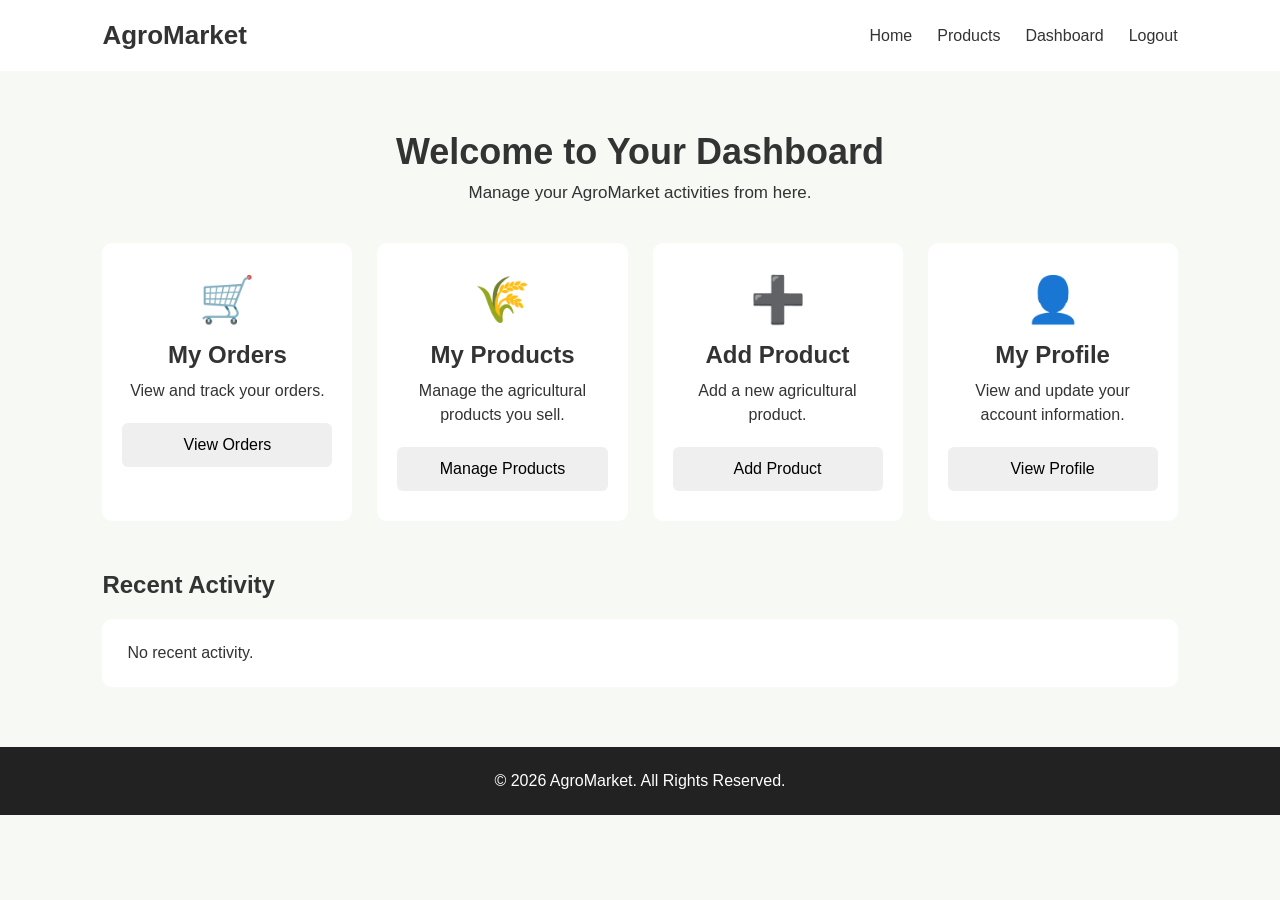
==== frontend/dashboard.html @ 44800983 "Build initial frontend pages" ====
<!DOCTYPE html>
<html lang="en">
<head>
    <meta charset="UTF-8">
    <meta name="viewport" content="width=device-width, initial-scale=1.0">

    <title>Dashboard - AgroMarket</title>

    <link rel="stylesheet" href="style.css">
</head>

<body>

    <!-- Navigation -->
    <header>
        <nav class="navbar">
            <div class="logo">
                AgroMarket
            </div>

            <div class="nav-links">
                <a href="index.html">Home</a>
                <a href="products.html">Products</a>
                <a href="dashboard.html">Dashboard</a>
                <a href="#">Logout</a>
            </div>
        </nav>
    </header>


    <!-- Dashboard -->
    <main class="dashboard">

        <div class="dashboard-header">
            <h1>Welcome to Your Dashboard</h1>
            <p>Manage your AgroMarket activities from here.</p>
        </div>


        <!-- Dashboard Cards -->
        <div class="dashboard-cards">

            <div class="dashboard-card">
                <div class="dashboard-icon">🛒</div>
                <h2>My Orders</h2>
                <p>View and track your orders.</p>
                <button>View Orders</button>
            </div>


            <div class="dashboard-card">
                <div class="dashboard-icon">🌾</div>
                <h2>My Products</h2>
                <p>Manage the agricultural products you sell.</p>
                <button>Manage Products</button>
            </div>


            <div class="dashboard-card">
                <div class="dashboard-icon">➕</div>
                <h2>Add Product</h2>
                <p>Add a new agricultural product.</p>
                <button>Add Product</button>
            </div>


            <div class="dashboard-card">
                <div class="dashboard-icon">👤</div>
                <h2>My Profile</h2>
                <p>View and update your account information.</p>
                <button>View Profile</button>
            </div>

        </div>


        <!-- Recent Activity -->
        <section class="recent-activity">

            <h2>Recent Activity</h2>

            <div class="activity-box">
                <p>No recent activity.</p>
            </div>

        </section>

    </main>


    <!-- Footer -->
    <footer>
        <p>© 2026 AgroMarket. All Rights Reserved.</p>
    </footer>

</body>
</html>
---- frontend/style.css ----
* {
    margin: 0;
    padding: 0;
    box-sizing: border-box;
}

body {
    font-family: Arial, sans-serif;
    background-color: #f7f9f5;
    color: #333;
}

/* Navbar */

.navbar {
    display: flex;
    justify-content: space-between;
    align-items: center;
    padding: 20px 8%;
    background-color: white;
}

.logo {
    font-size: 26px;
    font-weight: bold;
}

.nav-links {
    display: flex;
    gap: 25px;
}

.nav-links a {
    text-decoration: none;
    color: #333;
    font-weight: 500;
}

.nav-links a:hover {
    text-decoration: underline;
}


/* Hero */

.hero {
    min-height: 500px;
    display: flex;
    align-items: center;
    padding: 60px 8%;
    background-color: #e9f5e4;
}

.hero-content {
    max-width: 650px;
}

.hero h1 {
    font-size: 48px;
    line-height: 1.2;
    margin-bottom: 20px;
}

.hero p {
    font-size: 19px;
    line-height: 1.6;
    margin-bottom: 30px;
}

.hero-buttons {
    display: flex;
    gap: 15px;
}

button {
    padding: 13px 25px;
    border: none;
    border-radius: 6px;
    cursor: pointer;
    font-size: 16px;
}

.secondary-btn {
    background-color: white;
}


/* Categories */

.categories {
    padding: 60px 8%;
    text-align: center;
}

.categories h2 {
    font-size: 32px;
    margin-bottom: 35px;
}

.category-container {
    display: grid;
    grid-template-columns: repeat(4, 1fr);
    gap: 20px;
}

.category-card {
    padding: 30px 20px;
    background-color: white;
    border-radius: 10px;
}

.category-card h3 {
    margin-bottom: 12px;
}


/* Footer */

footer {
    text-align: center;
    padding: 25px;
    background-color: #222;
    color: white;
}


/* Responsive */

@media (max-width: 800px) {

    .navbar {
        flex-direction: column;
        gap: 15px;
    }

    .nav-links {
        flex-wrap: wrap;
        justify-content: center;
    }

    .hero h1 {
        font-size: 36px;
    }

    .category-container {
        grid-template-columns: 1fr 1fr;
    }
}
/* Authentication Pages */

.auth-container {
    min-height: 600px;
    display: flex;
    justify-content: center;
    align-items: center;
    padding: 40px 20px;
}

.auth-box {
    width: 100%;
    max-width: 420px;
    background-color: white;
    padding: 40px;
    border-radius: 10px;
}

.auth-box h1 {
    text-align: center;
    margin-bottom: 10px;
}

.auth-box > p {
    text-align: center;
    margin-bottom: 25px;
}

.auth-box form {
    display: flex;
    flex-direction: column;
}

.auth-box label {
    margin-bottom: 6px;
    font-weight: bold;
}

.auth-box input {
    padding: 12px;
    margin-bottom: 18px;
    border: 1px solid #ccc;
    border-radius: 5px;
    font-size: 15px;
}

.auth-box button {
    margin-top: 5px;
    width: 100%;
}

.auth-link {
    margin-top: 20px;
}

.auth-link a {
    text-decoration: none;
    font-weight: bold;
}

.auth-box select {
    padding: 12px;
    margin-bottom: 18px;
    border: 1px solid #ccc;
    border-radius: 5px;
    font-size: 15px;
    background-color: white;
}

/* Products Page */

.products-section {
    padding: 60px 8%;
    min-height: 650px;
}

.products-header {
    text-align: center;
    margin-bottom: 35px;
}

.products-header h1 {
    font-size: 36px;
    margin-bottom: 10px;
}

.products-header p {
    font-size: 17px;
}


/* Search and Filter */

.product-controls {
    display: flex;
    justify-content: center;
    gap: 15px;
    margin-bottom: 40px;
}

.product-controls input,
.product-controls select {
    padding: 12px;
    border: 1px solid #ccc;
    border-radius: 5px;
    font-size: 15px;
}

.product-controls input {
    width: 300px;
}


/* Product Cards */

.product-container {
    display: grid;
    grid-template-columns: repeat(4, 1fr);
    gap: 25px;
}

.product-card {
    background-color: white;
    border-radius: 10px;
    overflow: hidden;
}

.product-image {
    height: 180px;
    display: flex;
    justify-content: center;
    align-items: center;
    font-size: 70px;
    background-color: #e9f5e4;
}

.product-info {
    padding: 20px;
}

.product-info h2 {
    margin-bottom: 8px;
}

.product-info p {
    margin-bottom: 10px;
}

.product-info .category {
    font-size: 14px;
}

.product-info .price {
    font-size: 20px;
    font-weight: bold;
}

.product-info button {
    width: 100%;
    margin-top: 10px;
}


/* Responsive Products */

@media (max-width: 1000px) {

    .product-container {
        grid-template-columns: 1fr 1fr;
    }
}

@media (max-width: 600px) {

    .product-container {
        grid-template-columns: 1fr;
    }

    .product-controls {
        flex-direction: column;
    }

    .product-controls input {
        width: 100%;
    }
}

/* Dashboard */

.dashboard {
    padding: 60px 8%;
    min-height: 650px;
}

.dashboard-header {
    text-align: center;
    margin-bottom: 40px;
}

.dashboard-header h1 {
    font-size: 36px;
    margin-bottom: 10px;
}

.dashboard-header p {
    font-size: 17px;
}

.dashboard-cards {
    display: grid;
    grid-template-columns: repeat(4, 1fr);
    gap: 25px;
}

.dashboard-card {
    background-color: white;
    padding: 30px 20px;
    text-align: center;
    border-radius: 10px;
}

.dashboard-icon {
    font-size: 45px;
    margin-bottom: 15px;
}

.dashboard-card h2 {
    margin-bottom: 10px;
}

.dashboard-card p {
    margin-bottom: 20px;
    line-height: 1.5;
}

.dashboard-card button {
    width: 100%;
}

.recent-activity {
    margin-top: 50px;
}

.recent-activity h2 {
    margin-bottom: 20px;
}

.activity-box {
    background-color: white;
    padding: 25px;
    border-radius: 10px;
}


/* Dashboard Responsive */

@media (max-width: 1000px) {

    .dashboard-cards {
        grid-template-columns: 1fr 1fr;
    }
}

@media (max-width: 600px) {

    .dashboard-cards {
        grid-template-columns: 1fr;
    }
}/* Dashboard */

.dashboard {
    padding: 60px 8%;
    min-height: 650px;
}

.dashboard-header {
    text-align: center;
    margin-bottom: 40px;
}

.dashboard-header h1 {
    font-size: 36px;
    margin-bottom: 10px;
}

.dashboard-header p {
    font-size: 17px;
}

.dashboard-cards {
    display: grid;
    grid-template-columns: repeat(4, 1fr);
    gap: 25px;
}

.dashboard-card {
    background-color: white;
    padding: 30px 20px;
    text-align: center;
    border-radius: 10px;
}

.dashboard-icon {
    font-size: 45px;
    margin-bottom: 15px;
}

.dashboard-card h2 {
    margin-bottom: 10px;
}

.dashboard-card p {
    margin-bottom: 20px;
    line-height: 1.5;
}

.dashboard-card button {
    width: 100%;
}

.recent-activity {
    margin-top: 50px;
}

.recent-activity h2 {
    margin-bottom: 20px;
}

.activity-box {
    background-color: white;
    padding: 25px;
    border-radius: 10px;
}


/* Dashboard Responsive */

@media (max-width: 1000px) {

    .dashboard-cards {
        grid-template-columns: 1fr 1fr;
    }
}

@media (max-width: 600px) {

    .dashboard-cards {
        grid-template-columns: 1fr;
    }
}
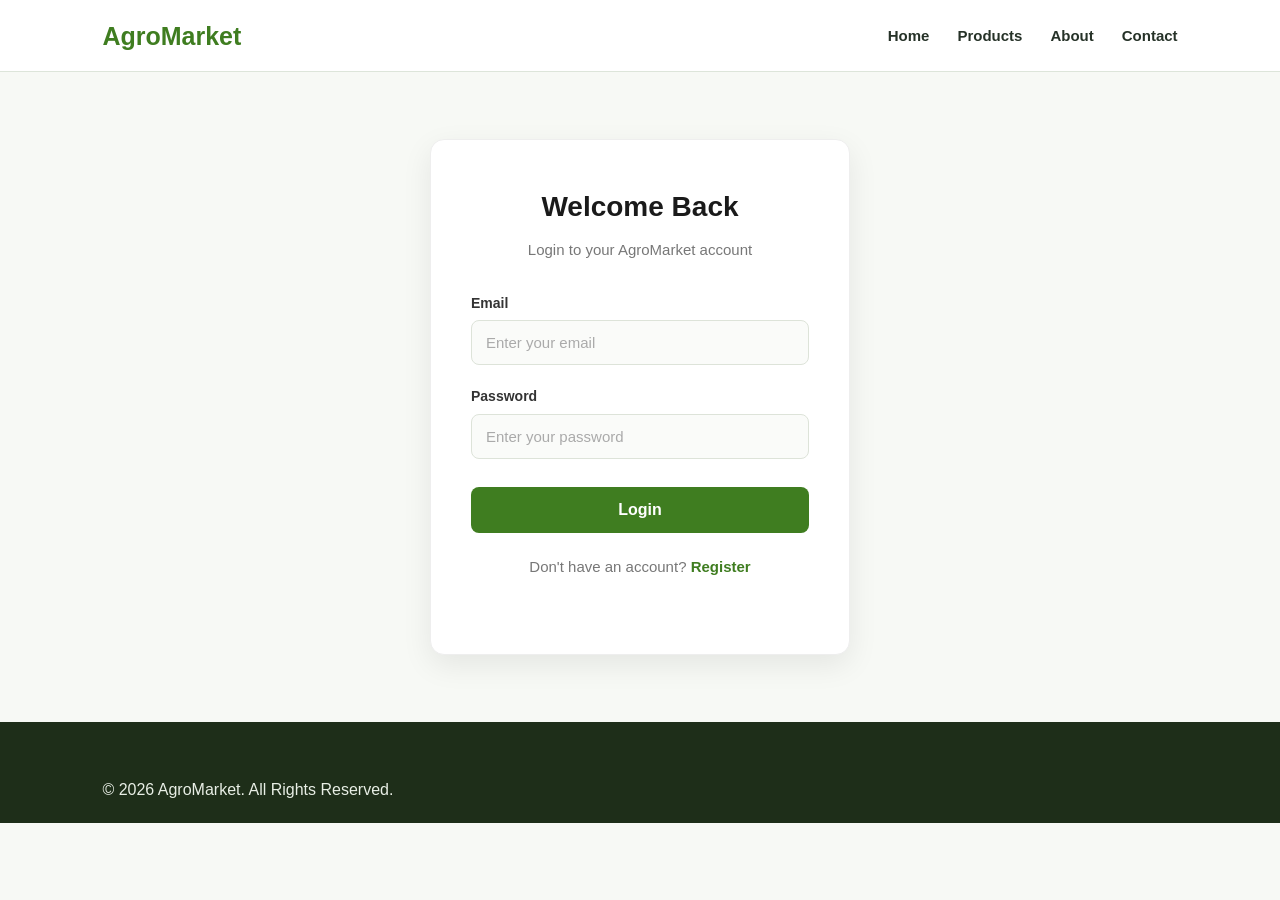
==== commit 6a046e19: "Add cart checkout order flow and dashboard" ====
--- a/frontend/dashboard.html
+++ b/frontend/dashboard.html
@@ -1,97 +1,721 @@
 <!DOCTYPE html>
 <html lang="en">
+
 <head>
+
     <meta charset="UTF-8">
-    <meta name="viewport" content="width=device-width, initial-scale=1.0">
-
-    <title>Dashboard - AgroMarket</title>
-
-    <link rel="stylesheet" href="style.css">
+
+    <meta
+        name="viewport"
+        content="width=device-width, initial-scale=1.0"
+    >
+
+    <title>Dashboard | AgroMarket</title>
+
+    <link
+        rel="stylesheet"
+        href="style.css"
+    >
+
 </head>
 
+
 <body>
 
+
     <!-- Navigation -->
+
     <header>
+
         <nav class="navbar">
-            <div class="logo">
-                AgroMarket
+
+            <a
+                href="index.html"
+                class="logo"
+            >
+
+                🌱 AgroMarket
+
+            </a>
+
+
+            <div class="nav-links">
+
+                <a href="index.html">
+
+                    Home
+
+                </a>
+
+
+                <a href="products.html">
+
+                    Products
+
+                </a>
+
+
+                <a href="about.html">
+
+                    About
+
+                </a>
+
+
+                <a href="contact.html">
+
+                    Contact
+
+                </a>
+
+
+                <a href="cart.html">
+
+                    Cart
+
+                </a>
+
+
+                <a
+                    href="dashboard.html"
+                    class="active"
+                >
+
+                    Dashboard
+
+                </a>
+
+
+                <a
+                    href="#"
+                    id="logoutBtn"
+                    class="logout-link"
+                >
+
+                    Logout
+
+                </a>
+
             </div>
 
-            <div class="nav-links">
-                <a href="index.html">Home</a>
-                <a href="products.html">Products</a>
-                <a href="dashboard.html">Dashboard</a>
-                <a href="#">Logout</a>
+        </nav>
+
+    </header>
+
+
+
+    <!-- Dashboard -->
+
+    <main class="dashboard-section">
+
+
+        <!-- Dashboard Header -->
+
+        <section class="dashboard-hero">
+
+            <div class="dashboard-welcome">
+
+                <div>
+
+                    <p class="dashboard-label">
+
+                        AGROMARKET DASHBOARD
+
+                    </p>
+
+
+                    <h1 id="welcomeMessage">
+
+                        Welcome Back!
+
+                    </h1>
+
+
+                    <p
+                        id="userRole"
+                        class="dashboard-subtitle"
+                    >
+
+                        Manage your AgroMarket account.
+
+                    </p>
+
+                </div>
+
+
+                <div class="user-avatar">
+
+                    <span id="userInitial">
+
+                        U
+
+                    </span>
+
+                </div>
+
             </div>
-        </nav>
-    </header>
-
-
-    <!-- Dashboard -->
-    <main class="dashboard">
-
-        <div class="dashboard-header">
-            <h1>Welcome to Your Dashboard</h1>
-            <p>Manage your AgroMarket activities from here.</p>
+
+        </section>
+
+
+
+        <!-- Dashboard Content -->
+
+        <section class="dashboard-content">
+
+
+            <!-- Statistics -->
+
+            <div class="dashboard-stats">
+
+
+                <div class="stat-card">
+
+                    <div class="stat-icon">
+
+                        🛒
+
+                    </div>
+
+
+                    <div>
+
+                        <p>
+
+                            Cart Items
+
+                        </p>
+
+
+                        <h2 id="cartCount">
+
+                            0
+
+                        </h2>
+
+                    </div>
+
+                </div>
+
+
+
+                <div class="stat-card">
+
+                    <div class="stat-icon">
+
+                        📦
+
+                    </div>
+
+
+                    <div>
+
+                        <p>
+
+                            Orders
+
+                        </p>
+
+
+                        <h2>
+
+                            0
+
+                        </h2>
+
+                    </div>
+
+                </div>
+
+
+
+                <div class="stat-card">
+
+                    <div class="stat-icon">
+
+                        🌾
+
+                    </div>
+
+
+                    <div>
+
+                        <p>
+
+                            Products
+
+                        </p>
+
+
+                        <h2>
+
+                            8
+
+                        </h2>
+
+                    </div>
+
+                </div>
+
+
+
+                <div class="stat-card">
+
+                    <div class="stat-icon">
+
+                        ⭐
+
+                    </div>
+
+
+                    <div>
+
+                        <p>
+
+                            Account Role
+
+                        </p>
+
+
+                        <h2
+                            id="roleDisplay"
+                            class="role-stat"
+                        >
+
+                            User
+
+                        </h2>
+
+                    </div>
+
+                </div>
+
+
+            </div>
+
+
+
+            <!-- Dashboard Grid -->
+
+            <div class="dashboard-grid">
+
+
+                <!-- Quick Actions -->
+
+                <section class="dashboard-panel quick-actions">
+
+                    <div class="panel-header">
+
+                        <div>
+
+                            <p class="section-label">
+
+                                QUICK ACCESS
+
+                            </p>
+
+
+                            <h2>
+
+                                Quick Actions
+
+                            </h2>
+
+                        </div>
+
+                    </div>
+
+
+
+                    <div class="action-grid">
+
+
+                        <a
+                            href="products.html"
+                            class="dashboard-action"
+                        >
+
+                            <span class="action-icon">
+
+                                🛍️
+
+                            </span>
+
+
+                            <div>
+
+                                <h3>
+
+                                    Browse Products
+
+                                </h3>
+
+
+                                <p>
+
+                                    Explore fresh products
+
+                                </p>
+
+                            </div>
+
+                        </a>
+
+
+
+                        <a
+                            href="cart.html"
+                            class="dashboard-action"
+                        >
+
+                            <span class="action-icon">
+
+                                🛒
+
+                            </span>
+
+
+                            <div>
+
+                                <h3>
+
+                                    View Cart
+
+                                </h3>
+
+
+                                <p>
+
+                                    Check your selected products
+
+                                </p>
+
+                            </div>
+
+                        </a>
+
+
+
+                        <a
+                            href="index.html"
+                            class="dashboard-action"
+                        >
+
+                            <span class="action-icon">
+
+                                🌱
+
+                            </span>
+
+
+                            <div>
+
+                                <h3>
+
+                                    Home
+
+                                </h3>
+
+
+                                <p>
+
+                                    Return to AgroMarket
+
+                                </p>
+
+                            </div>
+
+                        </a>
+
+
+
+                        <a
+                            href="contact.html"
+                            class="dashboard-action"
+                        >
+
+                            <span class="action-icon">
+
+                                💬
+
+                            </span>
+
+
+                            <div>
+
+                                <h3>
+
+                                    Contact Us
+
+                                </h3>
+
+
+                                <p>
+
+                                    Get help and support
+
+                                </p>
+
+                            </div>
+
+                        </a>
+
+
+                    </div>
+
+                </section>
+
+
+
+                <!-- Account Information -->
+
+                <section class="dashboard-panel account-panel">
+
+
+                    <p class="section-label">
+
+                        MY ACCOUNT
+
+                    </p>
+
+
+                    <h2>
+
+                        Account Information
+
+                    </h2>
+
+
+
+                    <div class="account-info">
+
+
+                        <div class="account-row">
+
+                            <span class="account-icon">
+
+                                👤
+
+                            </span>
+
+
+                            <div>
+
+                                <p>
+
+                                    Full Name
+
+                                </p>
+
+
+                                <h3 id="accountName">
+
+                                    User
+
+                                </h3>
+
+                            </div>
+
+                        </div>
+
+
+
+                        <div class="account-row">
+
+                            <span class="account-icon">
+
+                                ✉️
+
+                            </span>
+
+
+                            <div>
+
+                                <p>
+
+                                    Email Address
+
+                                </p>
+
+
+                                <h3 id="accountEmail">
+
+                                    user@email.com
+
+                                </h3>
+
+                            </div>
+
+                        </div>
+
+
+
+                        <div class="account-row">
+
+                            <span class="account-icon">
+
+                                🏷️
+
+                            </span>
+
+
+                            <div>
+
+                                <p>
+
+                                    Account Type
+
+                                </p>
+
+
+                                <h3 id="accountRole">
+
+                                    User
+
+                                </h3>
+
+                            </div>
+
+                        </div>
+
+
+                    </div>
+
+
+                </section>
+
+
+            </div>
+
+
+
+            <!-- Recent Activity -->
+
+            <section class="dashboard-panel activity-panel">
+
+
+                <div class="panel-header">
+
+                    <div>
+
+                        <p class="section-label">
+
+                            ACTIVITY
+
+                        </p>
+
+
+                        <h2>
+
+                            Recent Activity
+
+                        </h2>
+
+                    </div>
+
+                </div>
+
+
+
+                <div
+                    id="recentActivity"
+                    class="activity-list"
+                >
+
+
+                    <div class="activity-item">
+
+                        <div class="activity-icon">
+
+                            👋
+
+                        </div>
+
+
+                        <div>
+
+                            <h3>
+
+                                Welcome to AgroMarket!
+
+                            </h3>
+
+
+                            <p>
+
+                                Start exploring fresh agricultural products.
+
+                            </p>
+
+                        </div>
+
+                    </div>
+
+
+
+                    <div class="activity-item">
+
+                        <div class="activity-icon">
+
+                            🛍️
+
+                        </div>
+
+
+                        <div>
+
+                            <h3>
+
+                                Browse our marketplace
+
+                            </h3>
+
+
+                            <p>
+
+                                Discover products directly from farmers.
+
+                            </p>
+
+                        </div>
+
+                    </div>
+
+
+                </div>
+
+
+            </section>
+
+
+        </section>
+
+
+    </main>
+
+
+
+    <!-- Footer -->
+
+    <footer>
+
+        <div class="footer-bottom">
+
+            <p>
+
+                © 2026 AgroMarket. All Rights Reserved.
+
+            </p>
+
         </div>
 
-
-        <!-- Dashboard Cards -->
-        <div class="dashboard-cards">
-
-            <div class="dashboard-card">
-                <div class="dashboard-icon">🛒</div>
-                <h2>My Orders</h2>
-                <p>View and track your orders.</p>
-                <button>View Orders</button>
-            </div>
-
-
-            <div class="dashboard-card">
-                <div class="dashboard-icon">🌾</div>
-                <h2>My Products</h2>
-                <p>Manage the agricultural products you sell.</p>
-                <button>Manage Products</button>
-            </div>
-
-
-            <div class="dashboard-card">
-                <div class="dashboard-icon">➕</div>
-                <h2>Add Product</h2>
-                <p>Add a new agricultural product.</p>
-                <button>Add Product</button>
-            </div>
-
-
-            <div class="dashboard-card">
-                <div class="dashboard-icon">👤</div>
-                <h2>My Profile</h2>
-                <p>View and update your account information.</p>
-                <button>View Profile</button>
-            </div>
-
-        </div>
-
-
-        <!-- Recent Activity -->
-        <section class="recent-activity">
-
-            <h2>Recent Activity</h2>
-
-            <div class="activity-box">
-                <p>No recent activity.</p>
-            </div>
-
-        </section>
-
-    </main>
-
-
-    <!-- Footer -->
-    <footer>
-        <p>© 2026 AgroMarket. All Rights Reserved.</p>
     </footer>
 
+
+
+    <script src="script.js"></script>
+
+
 </body>
+
 </html>
--- a/frontend/style.css
+++ b/frontend/style.css
@@ -1,498 +1,2038 @@
+:root {
+    --primary: #3f7d20;
+    --primary-dark: #2b5a14;
+    --primary-light: #eaf5e5;
+    --background: #f7f9f5;
+    --surface: #ffffff;
+    --text: #263228;
+    --text-light: #68736a;
+    --border: #dde5da;
+    --shadow: 0 8px 25px rgba(40, 70, 35, 0.08);
+    --radius: 12px;
+}
+
 * {
     margin: 0;
     padding: 0;
     box-sizing: border-box;
 }
 
+html {
+    scroll-behavior: smooth;
+}
+
 body {
-    font-family: Arial, sans-serif;
-    background-color: #f7f9f5;
-    color: #333;
-}
-
-/* Navbar */
+    font-family: Arial, Helvetica, sans-serif;
+    background-color: var(--background);
+    color: var(--text);
+    line-height: 1.6;
+}
+
+a {
+    color: inherit;
+    text-decoration: none;
+}
+
+/* =========================
+   BUTTONS
+========================= */
+
+.btn {
+    display: inline-block;
+    padding: 13px 24px;
+    border-radius: 8px;
+    background-color: var(--primary);
+    color: white;
+    font-size: 15px;
+    font-weight: 600;
+    cursor: pointer;
+    transition: 0.25s;
+}
+
+.btn:hover {
+    background-color: var(--primary-dark);
+    transform: translateY(-2px);
+}
+
+.btn-secondary {
+    background-color: white;
+    color: var(--primary);
+    border: 1px solid var(--primary);
+}
+
+.btn-secondary:hover {
+    background-color: var(--primary-light);
+    color: var(--primary-dark);
+}
+
+/* =========================
+   NAVBAR
+========================= */
 
 .navbar {
+    min-height: 72px;
     display: flex;
     justify-content: space-between;
     align-items: center;
-    padding: 20px 8%;
-    background-color: white;
+    padding: 0 8%;
+    background-color: var(--surface);
+    border-bottom: 1px solid var(--border);
+    position: sticky;
+    top: 0;
+    z-index: 100;
 }
 
 .logo {
-    font-size: 26px;
+    color: var(--primary);
+    font-size: 25px;
+    font-weight: 700;
+}
+
+.nav-links {
+    display: flex;
+    align-items: center;
+    gap: 28px;
+}
+
+.nav-links a {
+    font-size: 15px;
+    font-weight: 600;
+    transition: 0.2s;
+}
+
+.nav-links a:hover,
+.nav-links a.active {
+    color: var(--primary);
+}
+
+/* =========================
+   HOMEPAGE HERO
+========================= */
+
+.hero {
+    min-height: 530px;
+    display: flex;
+    align-items: center;
+    padding: 70px 8%;
+    background:
+        linear-gradient(
+            110deg,
+            #e7f4df 0%,
+            #f7f9f5 70%
+        );
+}
+
+.hero-content {
+    max-width: 720px;
+}
+
+.hero-label,
+.section-label {
+    margin-bottom: 12px;
+    color: var(--primary);
+    font-size: 13px;
     font-weight: bold;
-}
-
-.nav-links {
-    display: flex;
-    gap: 25px;
-}
-
-.nav-links a {
-    text-decoration: none;
-    color: #333;
-    font-weight: 500;
-}
-
-.nav-links a:hover {
-    text-decoration: underline;
-}
-
-
-/* Hero */
-
-.hero {
-    min-height: 500px;
-    display: flex;
-    align-items: center;
-    padding: 60px 8%;
-    background-color: #e9f5e4;
-}
-
-.hero-content {
-    max-width: 650px;
+    letter-spacing: 1.5px;
 }
 
 .hero h1 {
-    font-size: 48px;
-    line-height: 1.2;
-    margin-bottom: 20px;
-}
-
-.hero p {
-    font-size: 19px;
-    line-height: 1.6;
+    max-width: 700px;
+    margin-bottom: 22px;
+    font-size: clamp(40px, 5vw, 59px);
+    line-height: 1.12;
+}
+
+.hero-description {
+    max-width: 630px;
     margin-bottom: 30px;
+    color: var(--text-light);
+    font-size: 18px;
 }
 
 .hero-buttons {
     display: flex;
-    gap: 15px;
-}
-
-button {
-    padding: 13px 25px;
-    border: none;
-    border-radius: 6px;
-    cursor: pointer;
-    font-size: 16px;
-}
-
-.secondary-btn {
-    background-color: white;
-}
-
-
-/* Categories */
+    flex-wrap: wrap;
+    gap: 14px;
+}
+
+/* =========================
+   GENERAL SECTION HEADING
+========================= */
+
+.section-heading {
+    max-width: 700px;
+    margin: 0 auto 42px;
+    text-align: center;
+}
+
+.section-heading h2 {
+    margin-bottom: 8px;
+    font-size: 32px;
+}
+
+.section-heading p {
+    color: var(--text-light);
+}
+
+/* =========================
+   CATEGORIES
+========================= */
 
 .categories {
-    padding: 60px 8%;
-    text-align: center;
-}
-
-.categories h2 {
-    font-size: 32px;
-    margin-bottom: 35px;
+    padding: 80px 8%;
 }
 
 .category-container {
     display: grid;
     grid-template-columns: repeat(4, 1fr);
+    gap: 22px;
+}
+
+.category-card {
+    padding: 32px 22px;
+    text-align: center;
+    background-color: var(--surface);
+    border: 1px solid var(--border);
+    border-radius: var(--radius);
+    box-shadow: var(--shadow);
+    transition: 0.25s;
+}
+
+.category-card:hover {
+    border-color: #b7d5a7;
+    transform: translateY(-5px);
+}
+
+.category-icon {
+    display: block;
+    margin-bottom: 14px;
+    font-size: 44px;
+}
+
+.category-card h3 {
+    margin-bottom: 8px;
+    font-size: 20px;
+}
+
+.category-card p {
+    color: var(--text-light);
+    font-size: 14px;
+}
+
+/* =========================
+   FEATURED PRODUCTS
+========================= */
+
+.featured-products {
+    padding: 80px 8%;
+    background-color: var(--primary-light);
+}
+
+.featured-product-container {
+    display: grid;
+    grid-template-columns: repeat(3, 1fr);
+    gap: 25px;
+}
+
+.featured-product-card {
+    overflow: hidden;
+    background-color: var(--surface);
+    border: 1px solid var(--border);
+    border-radius: var(--radius);
+    box-shadow: var(--shadow);
+    transition: 0.25s;
+}
+
+.featured-product-card:hover {
+    transform: translateY(-5px);
+}
+
+.featured-product-image {
+    height: 190px;
+    display: flex;
+    justify-content: center;
+    align-items: center;
+    background-color: #f7fbf4;
+    font-size: 74px;
+}
+
+.featured-product-info {
+    padding: 22px;
+}
+
+.product-category {
+    display: inline-block;
+    margin-bottom: 8px;
+    color: var(--primary);
+    font-size: 13px;
+    font-weight: bold;
+}
+
+.featured-product-info h3 {
+    margin-bottom: 7px;
+}
+
+.featured-product-info p {
+    margin-bottom: 12px;
+    color: var(--text-light);
+    font-size: 14px;
+}
+
+.featured-price {
+    display: block;
+    color: var(--primary);
+    font-size: 20px;
+}
+
+.center-button {
+    margin-top: 35px;
+    text-align: center;
+}
+
+/* =========================
+   HOW IT WORKS
+========================= */
+
+.how-it-works {
+    padding: 80px 8%;
+}
+
+.steps-container {
+    display: grid;
+    grid-template-columns: repeat(3, 1fr);
+    gap: 24px;
+}
+
+.step-card {
+    padding: 35px 25px;
+    text-align: center;
+    background-color: var(--surface);
+    border: 1px solid var(--border);
+    border-radius: var(--radius);
+}
+
+.step-number {
+    width: 52px;
+    height: 52px;
+    margin: 0 auto 20px;
+    display: flex;
+    justify-content: center;
+    align-items: center;
+    border-radius: 50%;
+    background-color: var(--primary-light);
+    color: var(--primary);
+    font-size: 20px;
+    font-weight: bold;
+}
+
+.step-card h3 {
+    margin-bottom: 10px;
+}
+
+.step-card p {
+    color: var(--text-light);
+    font-size: 14px;
+}
+
+/* =========================
+   ABOUT SECTION
+========================= */
+
+.about-section {
+    padding: 85px 8%;
+    background-color: var(--primary-light);
+}
+
+.about-content {
+    max-width: 820px;
+    margin: auto;
+    text-align: center;
+}
+
+.about-content h2 {
+    margin-bottom: 20px;
+    font-size: 34px;
+}
+
+.about-content p {
+    margin-bottom: 14px;
+    color: var(--text-light);
+}
+
+/* =========================
+   CTA SECTION
+========================= */
+
+.cta-section {
+    padding: 80px 8%;
+    text-align: center;
+}
+
+.cta-section h2 {
+    margin-bottom: 10px;
+    font-size: 34px;
+}
+
+.cta-section p {
+    margin-bottom: 25px;
+    color: var(--text-light);
+}
+
+/* =========================
+   AUTHENTICATION PAGES
+========================= */
+
+.auth-container {
+    min-height: 650px;
+    display: flex;
+    justify-content: center;
+    align-items: center;
+    padding: 40px 20px;
+    background-color: var(--background);
+}
+
+.auth-box {
+    width: 100%;
+    max-width: 420px;
+    background-color: var(--surface);
+    padding: 45px 40px;
+    border-radius: 14px;
+    box-shadow: 0 10px 30px rgba(0, 0, 0, 0.08);
+    border: 1px solid #eeeeee;
+}
+
+.auth-box h1 {
+    text-align: center;
+    margin-bottom: 8px;
+    font-size: 28px;
+    color: #1a1a1a;
+}
+
+.auth-box > p {
+    text-align: center;
+    margin-bottom: 30px;
+    color: #777777;
+    font-size: 15px;
+}
+
+.auth-box form {
+    display: flex;
+    flex-direction: column;
+}
+
+.auth-box label {
+    margin-bottom: 6px;
+    font-weight: 600;
+    font-size: 14px;
+    color: #333333;
+}
+
+.auth-box input,
+.auth-box select {
+    padding: 13px 14px;
+    margin-bottom: 20px;
+    border: 1.5px solid #dde3d9;
+    border-radius: 8px;
+    font-size: 15px;
+    background-color: #fafbf9;
+    transition: border-color 0.2s ease, box-shadow 0.2s ease;
+}
+
+.auth-box input:focus,
+.auth-box select:focus {
+    outline: none;
+    border-color: var(--primary);
+    box-shadow: 0 0 0 3px rgba(76, 175, 80, 0.15);
+    background-color: white;
+}
+
+.auth-box input::placeholder {
+    color: #aaaaaa;
+}
+
+.auth-box button {
+    width: 100%;
+    margin-top: 8px;
+    padding: 14px;
+    background-color: var(--primary);
+    color: white;
+    font-weight: 600;
+    font-size: 16px;
+    border-radius: 8px;
+    border: none;
+    cursor: pointer;
+    transition: background-color 0.2s ease, transform 0.1s ease;
+}
+
+.auth-box button:hover {
+    background-color: var(--primary-dark);
+}
+
+.auth-box button:active {
+    transform: scale(0.98);
+}
+
+.auth-link {
+    margin-top: 22px;
+    text-align: center;
+    font-size: 14px;
+    color: #555555;
+}
+
+.auth-link a {
+    text-decoration: none;
+    font-weight: 700;
+    color: var(--primary);
+}
+
+.auth-link a:hover {
+    text-decoration: underline;
+}
+
+/* =========================
+   PRODUCTS PAGE
+========================= */
+
+.products-hero {
+    padding: 75px 8% 45px;
+    text-align: center;
+    background-color: var(--primary-light);
+}
+
+.products-hero h1 {
+    margin-bottom: 10px;
+    font-size: 40px;
+}
+
+.products-hero p {
+    color: var(--text-light);
+}
+
+/* Product Controls */
+
+.product-controls-section {
+    padding: 30px 8%;
+    background-color: white;
+    border-bottom: 1px solid var(--border);
+}
+
+.product-controls {
+    max-width: 1000px;
+    margin: auto;
+
+    display: grid;
+    grid-template-columns: 1fr 300px;
+    gap: 15px;
+}
+
+.product-controls input,
+.product-controls select {
+    width: 100%;
+    min-width: 0;
+
+    padding: 13px 15px;
+
+    border: 1px solid var(--border);
+    border-radius: 8px;
+
+    background-color: white;
+
+    font-size: 15px;
+
+    outline: none;
+}
+
+.product-controls input:focus,
+.product-controls select:focus {
+    border-color: var(--primary);
+}
+
+/* Products */
+
+.products-section {
+    min-height: 600px;
+    padding: 55px 8%;
+}
+
+.products-summary {
+    margin-bottom: 25px;
+    color: var(--text-light);
+}
+
+.product-container {
+    display: grid;
+    grid-template-columns: repeat(4, 1fr);
+    gap: 24px;
+}
+
+.product-card {
+    overflow: hidden;
+    display: flex;
+    flex-direction: column;
+    background-color: var(--surface);
+    border: 1px solid var(--border);
+    border-radius: var(--radius);
+    box-shadow: var(--shadow);
+    transition: 0.25s;
+}
+
+.product-card:hover {
+    transform: translateY(-5px);
+}
+
+.product-image {
+    height: 170px;
+    display: flex;
+    justify-content: center;
+    align-items: center;
+    background-color: var(--primary-light);
+    font-size: 70px;
+}
+
+.product-info {
+    flex: 1;
+    display: flex;
+    flex-direction: column;
+    padding: 20px;
+}
+
+.product-info h2 {
+    margin: 5px 0 10px;
+    font-size: 20px;
+}
+
+.product-description {
+    margin-bottom: 10px;
+    color: var(--text-light);
+    font-size: 14px;
+}
+
+.farmer-name {
+    margin-bottom: 12px;
+    color: var(--text-light);
+    font-size: 13px;
+}
+
+.price {
+    margin-top: auto;
+    color: var(--primary);
+    font-size: 18px;
+    font-weight: bold;
+}
+
+.product-button {
+    display: block;
+    margin-top: 15px;
+    padding: 11px;
+    text-align: center;
+    border-radius: 7px;
+    background-color: var(--primary);
+    color: white;
+    font-weight: 600;
+    transition: 0.2s;
+}
+
+.product-button:hover {
+    background-color: var(--primary-dark);
+}
+
+/* No Products */
+
+.no-products {
+    padding: 60px 20px;
+    text-align: center;
+}
+
+.no-products-icon {
+    margin-bottom: 10px;
+    font-size: 55px;
+}
+
+.no-products p {
+    color: var(--text-light);
+}
+
+.hidden {
+    display: none;
+}
+
+/* =========================
+   PRODUCT DETAILS PAGE
+========================= */
+
+.product-details-section {
+    min-height: 650px;
+    padding: 60px 8%;
+}
+
+.product-details-card {
+    max-width: 1000px;
+    margin: auto;
+    display: grid;
+    grid-template-columns: 1fr 1.2fr;
+    gap: 50px;
+    padding: 45px;
+    background-color: var(--surface);
+    border: 1px solid var(--border);
+    border-radius: var(--radius);
+    box-shadow: var(--shadow);
+}
+
+.product-details-image {
+    min-height: 320px;
+    display: flex;
+    justify-content: center;
+    align-items: center;
+    border-radius: var(--radius);
+    background-color: var(--primary-light);
+    font-size: 150px;
+}
+
+.product-details-info {
+    display: flex;
+    flex-direction: column;
+    justify-content: center;
+}
+
+.product-details-info .product-category {
+    margin-bottom: 10px;
+}
+
+.product-details-info h1 {
+    margin-bottom: 15px;
+    font-size: 36px;
+}
+
+.product-details-info .product-description {
+    margin-bottom: 18px;
+    font-size: 16px;
+    line-height: 1.7;
+}
+
+.product-details-info .farmer-name {
+    margin-bottom: 12px;
+    font-size: 15px;
+}
+
+.product-details-info .price {
+    margin: 0 0 25px;
+    font-size: 24px;
+}
+
+.product-details-actions {
+    display: flex;
+    flex-wrap: wrap;
+    gap: 12px;
+}
+
+/* =========================
+   CART PAGE
+========================= */
+
+.cart-section {
+    min-height: 650px;
+    padding: 60px 8%;
+}
+
+.cart-container {
+    max-width: 1100px;
+    margin: auto;
+}
+
+.cart-container > h1 {
+    margin-bottom: 35px;
+    text-align: center;
+    font-size: 36px;
+}
+
+/* Cart Layout */
+
+.cart-content {
+    display: grid;
+    grid-template-columns: 1fr 320px;
+    gap: 30px;
+    align-items: start;
+}
+
+/* Cart Items */
+
+.cart-items {
+    overflow: hidden;
+    background-color: var(--surface);
+    border: 1px solid var(--border);
+    border-radius: var(--radius);
+    box-shadow: var(--shadow);
+}
+
+.cart-item {
+    display: grid;
+    grid-template-columns: 90px 1fr auto;
     gap: 20px;
-}
-
-.category-card {
-    padding: 30px 20px;
+    align-items: center;
+    padding: 22px;
+    border-bottom: 1px solid var(--border);
+}
+
+.cart-item:last-child {
+    border-bottom: none;
+}
+
+.cart-item-image {
+    width: 90px;
+    height: 90px;
+    display: flex;
+    justify-content: center;
+    align-items: center;
+    border-radius: 10px;
+    background-color: var(--primary-light);
+    font-size: 50px;
+}
+
+.cart-item-info h2 {
+    margin-bottom: 5px;
+    font-size: 19px;
+}
+
+.cart-item-info p {
+    margin-bottom: 5px;
+    color: var(--text-light);
+    font-size: 14px;
+}
+
+.cart-item-price {
+    color: var(--primary);
+    font-weight: bold;
+}
+
+/* Quantity Controls */
+
+.quantity-controls {
+    display: flex;
+    align-items: center;
+    gap: 10px;
+    margin-top: 12px;
+}
+
+.quantity-controls button {
+    width: 30px;
+    height: 30px;
+
+    display: flex;
+    justify-content: center;
+    align-items: center;
+
+    border: 1px solid var(--border);
+    border-radius: 6px;
+
     background-color: white;
+    color: var(--primary);
+
+    font-size: 18px;
+    font-weight: bold;
+
+    cursor: pointer;
+    transition: 0.2s;
+}
+
+.quantity-controls button:hover {
+    background-color: var(--primary-light);
+    border-color: var(--primary);
+}
+
+.quantity-controls span {
+    min-width: 25px;
+    text-align: center;
+    font-weight: bold;
+}
+
+/* Cart Item Actions */
+
+.cart-item-actions {
+    text-align: right;
+}
+
+.cart-item-total {
+    margin-bottom: 10px;
+    color: var(--primary);
+    font-size: 18px;
+    font-weight: bold;
+}
+
+.remove-btn {
+    padding: 6px 10px;
+
+    border: none;
+    border-radius: 6px;
+
+    background-color: #fff1f1;
+    color: #c0392b;
+
+    font-size: 13px;
+    cursor: pointer;
+
+    transition: 0.2s;
+}
+
+.remove-btn:hover {
+    background-color: #ffe0e0;
+}
+
+/* Cart Summary */
+
+.cart-summary {
+    position: sticky;
+    top: 95px;
+
+    padding: 28px;
+
+    background-color: var(--surface);
+    border: 1px solid var(--border);
+    border-radius: var(--radius);
+    box-shadow: var(--shadow);
+}
+
+.cart-summary h2 {
+    margin-bottom: 20px;
+    font-size: 23px;
+}
+
+.cart-summary-total {
+    display: flex;
+    justify-content: space-between;
+    align-items: center;
+
+    margin-bottom: 25px;
+    padding: 18px 0;
+
+    border-top: 1px solid var(--border);
+    border-bottom: 1px solid var(--border);
+
+    font-size: 17px;
+    font-weight: bold;
+}
+
+.cart-summary-total span:last-child {
+    color: var(--primary);
+    font-size: 23px;
+}
+
+.cart-summary .btn {
+    display: block;
+    width: 100%;
+    margin-bottom: 10px;
+    text-align: center;
+}
+
+.cart-summary .btn:last-child {
+    margin-bottom: 0;
+}
+
+/* Empty Cart */
+
+.empty-cart {
+    padding: 70px 20px;
+    text-align: center;
+}
+
+.empty-cart-icon {
+    margin-bottom: 15px;
+    font-size: 60px;
+}
+
+.empty-cart h2 {
+    margin-bottom: 8px;
+    font-size: 25px;
+}
+
+.empty-cart p {
+    margin-bottom: 22px;
+    color: var(--text-light);
+}
+
+
+/* =========================
+   CART RESPONSIVE
+========================= */
+
+@media (max-width: 850px) {
+
+    .cart-content {
+        grid-template-columns: 1fr;
+    }
+
+    .cart-summary {
+        position: static;
+    }
+
+}
+
+@media (max-width: 600px) {
+
+    .cart-section {
+        padding: 40px 5%;
+    }
+
+    .cart-container > h1 {
+        font-size: 30px;
+        margin-bottom: 25px;
+    }
+
+    .cart-item {
+        grid-template-columns: 65px 1fr;
+        gap: 15px;
+        padding: 18px;
+    }
+
+    .cart-item-image {
+        width: 65px;
+        height: 65px;
+        font-size: 38px;
+    }
+
+    .cart-item-info h2 {
+        font-size: 17px;
+    }
+
+    .cart-item-actions {
+        grid-column: 2;
+        text-align: left;
+    }
+
+    .cart-item-total {
+        display: inline-block;
+        margin-right: 12px;
+    }
+
+    .cart-summary {
+        padding: 22px;
+    }
+
+}
+
+/* =========================
+   CHECKOUT PAGE
+========================= */
+
+.checkout-section {
+    min-height: 650px;
+    padding: 60px 8%;
+}
+
+.checkout-container {
+    max-width: 1100px;
+    margin: auto;
+}
+
+.checkout-container > h1 {
+    margin-bottom: 35px;
+    text-align: center;
+    font-size: 36px;
+}
+
+.checkout-content {
+    display: grid;
+    grid-template-columns: 1.2fr 0.8fr;
+    gap: 30px;
+    align-items: start;
+}
+
+/* Checkout Form */
+
+.checkout-form,
+.checkout-summary {
+    padding: 30px;
+    background-color: var(--surface);
+    border: 1px solid var(--border);
+    border-radius: var(--radius);
+    box-shadow: var(--shadow);
+}
+
+.checkout-form h2,
+.checkout-summary h2 {
+    margin-bottom: 25px;
+    font-size: 23px;
+}
+
+/* Form Groups */
+
+.form-group {
+    margin-bottom: 20px;
+}
+
+.form-group label {
+    display: block;
+    margin-bottom: 7px;
+    font-size: 14px;
+    font-weight: 600;
+}
+
+.form-group input,
+.form-group textarea {
+    width: 100%;
+    padding: 12px 14px;
+    border: 1px solid var(--border);
+    border-radius: 8px;
+    background-color: #fafcf9;
+    color: var(--text);
+    font-family: inherit;
+    font-size: 15px;
+    transition: 0.2s;
+}
+
+.form-group input:focus,
+.form-group textarea:focus {
+    outline: none;
+    border-color: var(--primary);
+    box-shadow: 0 0 0 3px rgba(63, 125, 32, 0.12);
+    background-color: white;
+}
+
+.form-group textarea {
+    resize: vertical;
+}
+
+/* Payment Options */
+
+.payment-options {
+    display: flex;
+    flex-direction: column;
+    gap: 10px;
+}
+
+.payment-options label {
+    display: flex;
+    align-items: center;
+    gap: 9px;
+    margin: 0;
+    padding: 12px 14px;
+    border: 1px solid var(--border);
+    border-radius: 8px;
+    background-color: #fafcf9;
+    cursor: pointer;
+    font-weight: 500;
+    transition: 0.2s;
+}
+
+.payment-options label:hover {
+    border-color: var(--primary);
+    background-color: var(--primary-light);
+}
+
+.payment-options input {
+    width: auto;
+    margin: 0;
+    accent-color: var(--primary);
+}
+
+/* Place Order Button */
+
+.checkout-form .btn {
+    width: 100%;
+    border: none;
+    text-align: center;
+}
+
+/* Order Summary */
+
+.checkout-summary {
+    position: sticky;
+    top: 95px;
+}
+
+.checkout-item {
+    display: grid;
+    grid-template-columns: 55px 1fr auto;
+    gap: 12px;
+    align-items: center;
+    padding: 15px 0;
+    border-bottom: 1px solid var(--border);
+}
+
+.checkout-item-image {
+    width: 55px;
+    height: 55px;
+    display: flex;
+    justify-content: center;
+    align-items: center;
+    border-radius: 8px;
+    background-color: var(--primary-light);
+    font-size: 30px;
+}
+
+.checkout-item-info h3 {
+    margin-bottom: 3px;
+    font-size: 15px;
+}
+
+.checkout-item-info p {
+    color: var(--text-light);
+    font-size: 13px;
+}
+
+.checkout-item-total {
+    color: var(--primary);
+    font-size: 15px;
+    font-weight: bold;
+    white-space: nowrap;
+}
+
+.checkout-total {
+    display: flex;
+    justify-content: space-between;
+    align-items: center;
+    margin-top: 20px;
+    padding-top: 18px;
+    border-top: 2px solid var(--border);
+    font-size: 18px;
+    font-weight: bold;
+}
+
+.checkout-total span:last-child {
+    color: var(--primary);
+    font-size: 22px;
+}
+
+
+/* =========================
+   CHECKOUT RESPONSIVE
+========================= */
+
+@media (max-width: 800px) {
+
+    .checkout-content {
+        grid-template-columns: 1fr;
+    }
+
+    .checkout-summary {
+        position: static;
+    }
+
+}
+
+@media (max-width: 550px) {
+
+    .checkout-section {
+        padding: 40px 5%;
+    }
+
+    .checkout-container > h1 {
+        font-size: 30px;
+        margin-bottom: 25px;
+    }
+
+    .checkout-form,
+    .checkout-summary {
+        padding: 22px;
+    }
+
+    .checkout-item {
+        grid-template-columns: 45px 1fr auto;
+        gap: 9px;
+    }
+
+    .checkout-item-image {
+        width: 45px;
+        height: 45px;
+        font-size: 25px;
+    }
+
+}
+/* =========================
+   ORDER CONFIRMATION
+========================= */
+
+.confirmation-section {
+    min-height: 650px;
+    display: flex;
+    justify-content: center;
+    align-items: center;
+    padding: 60px 8%;
+}
+
+.confirmation-container {
+    width: 100%;
+    max-width: 650px;
+    padding: 45px;
+    text-align: center;
+    background-color: var(--surface);
+    border: 1px solid var(--border);
+    border-radius: var(--radius);
+    box-shadow: var(--shadow);
+}
+
+.confirmation-icon {
+    width: 75px;
+    height: 75px;
+    margin: 0 auto 20px;
+    display: flex;
+    justify-content: center;
+    align-items: center;
+    border-radius: 50%;
+    background-color: var(--primary-light);
+    font-size: 40px;
+}
+
+.confirmation-container h1 {
+    margin-bottom: 10px;
+    color: var(--primary-dark);
+    font-size: 32px;
+}
+
+.confirmation-message {
+    margin-bottom: 30px;
+    color: var(--text-light);
+    font-size: 16px;
+}
+
+.order-details {
+    margin-bottom: 30px;
+    padding: 22px;
+    text-align: left;
+    background-color: #fafcf9;
+    border: 1px solid var(--border);
     border-radius: 10px;
 }
 
-.category-card h3 {
+.order-detail {
+    display: flex;
+    justify-content: space-between;
+    gap: 20px;
+    padding: 11px 0;
+    border-bottom: 1px solid var(--border);
+}
+
+.order-detail:last-child {
+    border-bottom: none;
+}
+
+.order-detail span:first-child {
+    color: var(--text-light);
+    font-size: 14px;
+}
+
+.order-detail span:last-child {
+    font-weight: 600;
+    text-align: right;
+}
+
+.order-total {
+    color: var(--primary);
+    font-size: 20px;
+    font-weight: bold;
+}
+
+.confirmation-actions {
+    display: flex;
+    justify-content: center;
+    gap: 12px;
+    flex-wrap: wrap;
+}
+
+.confirmation-actions .btn {
+    text-align: center;
+}
+
+
+/* =========================
+   CONFIRMATION RESPONSIVE
+========================= */
+
+@media (max-width: 550px) {
+
+    .confirmation-section {
+        padding: 40px 5%;
+    }
+
+    .confirmation-container {
+        padding: 30px 22px;
+    }
+
+    .confirmation-container h1 {
+        font-size: 27px;
+    }
+
+    .order-detail {
+        flex-direction: column;
+        gap: 3px;
+    }
+
+    .order-detail span:last-child {
+        text-align: left;
+    }
+
+    .confirmation-actions {
+        flex-direction: column;
+    }
+
+    .confirmation-actions .btn {
+        width: 100%;
+    }
+
+}
+/* =========================
+   FOOTER
+========================= */
+
+footer {
+    padding: 55px 8% 20px;
+    background-color: #1e2e19;
+    color: #e8eee5;
+}
+
+.footer-content {
+    display: grid;
+    grid-template-columns: 2fr 1fr 1fr;
+    gap: 45px;
+    max-width: 1200px;
+    margin: auto;
+}
+
+.footer-content h3,
+.footer-content h4 {
     margin-bottom: 12px;
-}
-
-
-/* Footer */
-
-footer {
+    color: white;
+}
+
+.footer-content p,
+.footer-content a {
+    display: block;
+    margin-bottom: 7px;
+    color: #cbd5c7;
+    font-size: 14px;
+}
+
+.footer-content a:hover {
+    color: white;
+}
+
+.footer-bottom {
+    max-width: 1200px;
+    margin: 35px auto 0;
+    padding-top: 20px;
     text-align: center;
-    padding: 25px;
-    background-color: #222;
-    color: white;
-}
-
-
-/* Responsive */
-
-@media (max-width: 800px) {
+    border-top: 1px solid #3b4b36;
+    color: #aebba9;
+    font-size: 13px;
+}
+
+/* =========================
+   RESPONSIVE DESIGN
+========================= */
+
+@media (max-width: 1100px) {
+
+    .product-container {
+        grid-template-columns: repeat(3, 1fr);
+    }
+
+}
+
+@media (max-width: 950px) {
+
+    .category-container {
+        grid-template-columns: repeat(2, 1fr);
+    }
+
+    .featured-product-container {
+        grid-template-columns: repeat(2, 1fr);
+    }
+
+    .footer-content {
+        grid-template-columns: 1fr 1fr;
+    }
+
+    .product-details-card {
+        grid-template-columns: 1fr;
+        gap: 30px;
+    }
+
+}
+
+@media (max-width: 850px) {
+
+    .product-container {
+        grid-template-columns: repeat(2, 1fr);
+    }
+
+}
+
+@media (max-width: 700px) {
 
     .navbar {
         flex-direction: column;
+        padding: 18px;
         gap: 15px;
     }
 
     .nav-links {
         flex-wrap: wrap;
         justify-content: center;
-    }
-
-    .hero h1 {
-        font-size: 36px;
-    }
-
-    .category-container {
-        grid-template-columns: 1fr 1fr;
-    }
-}
-/* Authentication Pages */
-
-.auth-container {
-    min-height: 600px;
-    display: flex;
-    justify-content: center;
-    align-items: center;
-    padding: 40px 20px;
-}
-
-.auth-box {
-    width: 100%;
-    max-width: 420px;
-    background-color: white;
-    padding: 40px;
-    border-radius: 10px;
-}
-
-.auth-box h1 {
-    text-align: center;
-    margin-bottom: 10px;
-}
-
-.auth-box > p {
-    text-align: center;
-    margin-bottom: 25px;
-}
-
-.auth-box form {
-    display: flex;
-    flex-direction: column;
-}
-
-.auth-box label {
-    margin-bottom: 6px;
-    font-weight: bold;
-}
-
-.auth-box input {
-    padding: 12px;
-    margin-bottom: 18px;
-    border: 1px solid #ccc;
-    border-radius: 5px;
-    font-size: 15px;
-}
-
-.auth-box button {
-    margin-top: 5px;
-    width: 100%;
-}
-
-.auth-link {
-    margin-top: 20px;
-}
-
-.auth-link a {
-    text-decoration: none;
-    font-weight: bold;
-}
-
-.auth-box select {
-    padding: 12px;
-    margin-bottom: 18px;
-    border: 1px solid #ccc;
-    border-radius: 5px;
-    font-size: 15px;
-    background-color: white;
-}
-
-/* Products Page */
-
-.products-section {
-    padding: 60px 8%;
-    min-height: 650px;
-}
-
-.products-header {
-    text-align: center;
-    margin-bottom: 35px;
-}
-
-.products-header h1 {
-    font-size: 36px;
-    margin-bottom: 10px;
-}
-
-.products-header p {
-    font-size: 17px;
-}
-
-
-/* Search and Filter */
-
-.product-controls {
-    display: flex;
-    justify-content: center;
-    gap: 15px;
-    margin-bottom: 40px;
-}
-
-.product-controls input,
-.product-controls select {
-    padding: 12px;
-    border: 1px solid #ccc;
-    border-radius: 5px;
-    font-size: 15px;
-}
-
-.product-controls input {
-    width: 300px;
-}
-
-
-/* Product Cards */
-
-.product-container {
-    display: grid;
-    grid-template-columns: repeat(4, 1fr);
-    gap: 25px;
-}
-
-.product-card {
-    background-color: white;
-    border-radius: 10px;
-    overflow: hidden;
-}
-
-.product-image {
-    height: 180px;
-    display: flex;
-    justify-content: center;
-    align-items: center;
-    font-size: 70px;
-    background-color: #e9f5e4;
-}
-
-.product-info {
-    padding: 20px;
-}
-
-.product-info h2 {
-    margin-bottom: 8px;
-}
-
-.product-info p {
-    margin-bottom: 10px;
-}
-
-.product-info .category {
-    font-size: 14px;
-}
-
-.product-info .price {
-    font-size: 20px;
-    font-weight: bold;
-}
-
-.product-info button {
-    width: 100%;
-    margin-top: 10px;
-}
-
-
-/* Responsive Products */
-
-@media (max-width: 1000px) {
-
-    .product-container {
-        grid-template-columns: 1fr 1fr;
-    }
-}
-
-@media (max-width: 600px) {
+        gap: 15px;
+    }
+
+    .hero {
+        min-height: auto;
+        padding: 70px 7%;
+    }
+
+    .steps-container {
+        grid-template-columns: 1fr;
+    }
+
+    .footer-content {
+        grid-template-columns: 1fr;
+    }
+
+}
+
+@media (max-width: 650px) {
+
+    .product-controls {
+         grid-template-columns: 1fr;
+    }
 
     .product-container {
         grid-template-columns: 1fr;
     }
 
-    .product-controls {
+    .products-hero h1 {
+        font-size: 32px;
+    }
+
+    .product-details-section {
+        padding: 40px 5%;
+    }
+
+    .product-details-card {
+        padding: 25px;
+    }
+
+    .product-details-image {
+        min-height: 240px;
+        font-size: 110px;
+    }
+
+}
+
+@media (max-width: 550px) {
+
+    .category-container,
+    .featured-product-container {
+        grid-template-columns: 1fr;
+    }
+
+    .hero-buttons {
         flex-direction: column;
     }
 
-    .product-controls input {
-        width: 100%;
-    }
-}
-
-/* Dashboard */
-
-.dashboard {
-    padding: 60px 8%;
-    min-height: 650px;
-}
-
-.dashboard-header {
-    text-align: center;
-    margin-bottom: 40px;
-}
-
-.dashboard-header h1 {
-    font-size: 36px;
-    margin-bottom: 10px;
-}
-
-.dashboard-header p {
+    .hero-buttons .btn {
+        text-align: center;
+    }
+
+    .hero h1 {
+        font-size: 40px;
+    }
+
+    .auth-box {
+        padding: 35px 25px;
+    }
+
+}
+/* =========================
+   DASHBOARD PAGE
+========================= */
+
+.dashboard-section {
+    min-height: 700px;
+    background-color: var(--background);
+}
+
+
+/* Dashboard Hero */
+
+.dashboard-hero {
+    padding: 55px 8%;
+    background:
+        linear-gradient(
+            110deg,
+            #e7f4df,
+            #f7f9f5
+        );
+    border-bottom: 1px solid var(--border);
+}
+
+.dashboard-welcome {
+    max-width: 1200px;
+    margin: auto;
+
+    display: flex;
+    justify-content: space-between;
+    align-items: center;
+
+    gap: 30px;
+}
+
+.dashboard-label {
+    margin-bottom: 8px;
+
+    color: var(--primary);
+
+    font-size: 13px;
+    font-weight: bold;
+
+    letter-spacing: 1.5px;
+}
+
+.dashboard-welcome h1 {
+    margin-bottom: 8px;
+
+    font-size: 42px;
+}
+
+.dashboard-subtitle {
+    color: var(--text-light);
+
     font-size: 17px;
 }
 
-.dashboard-cards {
+
+/* User Avatar */
+
+.user-avatar {
+    width: 80px;
+    height: 80px;
+
+    display: flex;
+    justify-content: center;
+    align-items: center;
+
+    border-radius: 50%;
+
+    background-color: var(--primary);
+
+    color: white;
+
+    font-size: 30px;
+    font-weight: bold;
+
+    box-shadow: var(--shadow);
+}
+
+
+/* Dashboard Content */
+
+.dashboard-content {
+    max-width: 1360px;
+
+    margin: auto;
+
+    padding: 55px 8%;
+}
+
+
+/* Statistics */
+
+.dashboard-stats {
     display: grid;
-    grid-template-columns: repeat(4, 1fr);
-    gap: 25px;
-}
-
-.dashboard-card {
-    background-color: white;
-    padding: 30px 20px;
-    text-align: center;
+
+    grid-template-columns:
+        repeat(4, 1fr);
+
+    gap: 22px;
+
+    margin-bottom: 30px;
+}
+
+
+.stat-card {
+    display: flex;
+    align-items: center;
+
+    gap: 15px;
+
+    padding: 22px;
+
+    background-color: var(--surface);
+
+    border: 1px solid var(--border);
+
+    border-radius: var(--radius);
+
+    box-shadow: var(--shadow);
+
+    transition: 0.25s;
+}
+
+.stat-card:hover {
+    transform: translateY(-4px);
+}
+
+
+.stat-icon {
+    width: 52px;
+    height: 52px;
+
+    display: flex;
+    justify-content: center;
+    align-items: center;
+
+    flex-shrink: 0;
+
+    border-radius: 12px;
+
+    background-color: var(--primary-light);
+
+    font-size: 26px;
+}
+
+
+.stat-card p {
+    margin-bottom: 2px;
+
+    color: var(--text-light);
+
+    font-size: 13px;
+}
+
+
+.stat-card h2 {
+    color: var(--text);
+
+    font-size: 25px;
+}
+
+
+.role-stat {
+    text-transform: capitalize;
+
+    color: var(--primary) !important;
+
+    font-size: 20px !important;
+}
+
+
+/* Dashboard Grid */
+
+.dashboard-grid {
+    display: grid;
+
+    grid-template-columns:
+        1.4fr 0.8fr;
+
+    gap: 30px;
+
+    margin-bottom: 30px;
+}
+
+
+/* Panels */
+
+.dashboard-panel {
+    padding: 30px;
+
+    background-color: var(--surface);
+
+    border: 1px solid var(--border);
+
+    border-radius: var(--radius);
+
+    box-shadow: var(--shadow);
+}
+
+
+.dashboard-panel h2 {
+    margin-bottom: 25px;
+
+    font-size: 25px;
+}
+
+
+.panel-header {
+    display: flex;
+    justify-content: space-between;
+    align-items: center;
+}
+
+
+/* Quick Actions */
+
+.action-grid {
+    display: grid;
+
+    grid-template-columns:
+        repeat(2, 1fr);
+
+    gap: 16px;
+}
+
+
+.dashboard-action {
+    display: flex;
+    align-items: center;
+
+    gap: 15px;
+
+    padding: 18px;
+
+    border: 1px solid var(--border);
+
     border-radius: 10px;
-}
-
-.dashboard-icon {
-    font-size: 45px;
-    margin-bottom: 15px;
-}
-
-.dashboard-card h2 {
-    margin-bottom: 10px;
-}
-
-.dashboard-card p {
+
+    background-color: #fbfcfa;
+
+    transition: 0.25s;
+}
+
+
+.dashboard-action:hover {
+    border-color: var(--primary);
+
+    background-color: var(--primary-light);
+
+    transform: translateY(-3px);
+}
+
+
+.action-icon {
+    width: 46px;
+    height: 46px;
+
+    display: flex;
+    justify-content: center;
+    align-items: center;
+
+    flex-shrink: 0;
+
+    border-radius: 10px;
+
+    background-color: var(--primary-light);
+
+    font-size: 23px;
+}
+
+
+.dashboard-action h3 {
+    margin-bottom: 3px;
+
+    font-size: 15px;
+}
+
+
+.dashboard-action p {
+    color: var(--text-light);
+
+    font-size: 12px;
+}
+
+
+/* Account Information */
+
+.account-info {
+    display: flex;
+    flex-direction: column;
+
+    gap: 22px;
+}
+
+
+.account-row {
+    display: flex;
+    align-items: center;
+
+    gap: 14px;
+
+    padding-bottom: 18px;
+
+    border-bottom: 1px solid var(--border);
+}
+
+
+.account-row:last-child {
+    padding-bottom: 0;
+
+    border-bottom: none;
+}
+
+
+.account-icon {
+    width: 42px;
+    height: 42px;
+
+    display: flex;
+    justify-content: center;
+    align-items: center;
+
+    border-radius: 50%;
+
+    background-color: var(--primary-light);
+
+    font-size: 20px;
+}
+
+
+.account-row p {
+    margin-bottom: 2px;
+
+    color: var(--text-light);
+
+    font-size: 12px;
+}
+
+
+.account-row h3 {
+    font-size: 15px;
+
+    word-break: break-word;
+}
+
+
+/* Recent Activity */
+
+.activity-panel {
     margin-bottom: 20px;
-    line-height: 1.5;
-}
-
-.dashboard-card button {
-    width: 100%;
-}
-
-.recent-activity {
-    margin-top: 50px;
-}
-
-.recent-activity h2 {
-    margin-bottom: 20px;
-}
-
-.activity-box {
-    background-color: white;
-    padding: 25px;
+}
+
+
+.activity-list {
+    display: flex;
+    flex-direction: column;
+
+    gap: 16px;
+}
+
+
+.activity-item {
+    display: flex;
+    align-items: center;
+
+    gap: 15px;
+
+    padding: 17px;
+
+    border: 1px solid var(--border);
+
     border-radius: 10px;
-}
-
-
-/* Dashboard Responsive */
-
-@media (max-width: 1000px) {
-
-    .dashboard-cards {
-        grid-template-columns: 1fr 1fr;
-    }
-}
-
-@media (max-width: 600px) {
-
-    .dashboard-cards {
-        grid-template-columns: 1fr;
-    }
-}/* Dashboard */
-
-.dashboard {
-    padding: 60px 8%;
-    min-height: 650px;
-}
-
-.dashboard-header {
-    text-align: center;
-    margin-bottom: 40px;
-}
-
-.dashboard-header h1 {
-    font-size: 36px;
-    margin-bottom: 10px;
-}
-
-.dashboard-header p {
-    font-size: 17px;
-}
-
-.dashboard-cards {
-    display: grid;
-    grid-template-columns: repeat(4, 1fr);
-    gap: 25px;
-}
-
-.dashboard-card {
-    background-color: white;
-    padding: 30px 20px;
-    text-align: center;
-    border-radius: 10px;
-}
-
-.dashboard-icon {
-    font-size: 45px;
-    margin-bottom: 15px;
-}
-
-.dashboard-card h2 {
-    margin-bottom: 10px;
-}
-
-.dashboard-card p {
-    margin-bottom: 20px;
-    line-height: 1.5;
-}
-
-.dashboard-card button {
-    width: 100%;
-}
-
-.recent-activity {
-    margin-top: 50px;
-}
-
-.recent-activity h2 {
-    margin-bottom: 20px;
-}
-
-.activity-box {
-    background-color: white;
-    padding: 25px;
-    border-radius: 10px;
-}
-
-
-/* Dashboard Responsive */
-
-@media (max-width: 1000px) {
-
-    .dashboard-cards {
-        grid-template-columns: 1fr 1fr;
-    }
-}
-
-@media (max-width: 600px) {
-
-    .dashboard-cards {
-        grid-template-columns: 1fr;
-    }
+
+    background-color: #fbfcfa;
+}
+
+
+.activity-icon {
+    width: 45px;
+    height: 45px;
+
+    display: flex;
+    justify-content: center;
+    align-items: center;
+
+    flex-shrink: 0;
+
+    border-radius: 50%;
+
+    background-color: var(--primary-light);
+
+    font-size: 21px;
+}
+
+
+.activity-item h3 {
+    margin-bottom: 3px;
+
+    font-size: 15px;
+}
+
+
+.activity-item p {
+    color: var(--text-light);
+
+    font-size: 13px;
+}
+
+
+/* Logout */
+
+.logout-link {
+    color: #c0392b !important;
+}
+
+
+.logout-link:hover {
+    color: #962d22 !important;
+}
+
+
+/* =========================
+   DASHBOARD RESPONSIVE
+========================= */
+
+@media (max-width: 1050px) {
+
+    .dashboard-stats {
+        grid-template-columns:
+            repeat(2, 1fr);
+    }
+
+
+    .dashboard-grid {
+        grid-template-columns:
+            1fr;
+    }
+
+}
+
+
+@media (max-width: 700px) {
+
+    .dashboard-welcome {
+        flex-direction: column;
+
+        align-items: flex-start;
+    }
+
+
+    .dashboard-content {
+        padding: 40px 5%;
+    }
+
+
+    .dashboard-hero {
+        padding: 45px 5%;
+    }
+
+
+    .dashboard-welcome h1 {
+        font-size: 34px;
+    }
+
+
+    .action-grid {
+        grid-template-columns:
+            1fr;
+    }
+
+}
+
+
+@media (max-width: 500px) {
+
+    .dashboard-stats {
+        grid-template-columns:
+            1fr;
+    }
+
+
+    .dashboard-panel {
+        padding: 22px 18px;
+    }
+
+
+    .dashboard-welcome h1 {
+        font-size: 30px;
+    }
+
+
+    .stat-card {
+        padding: 18px;
+    }
+
 }
